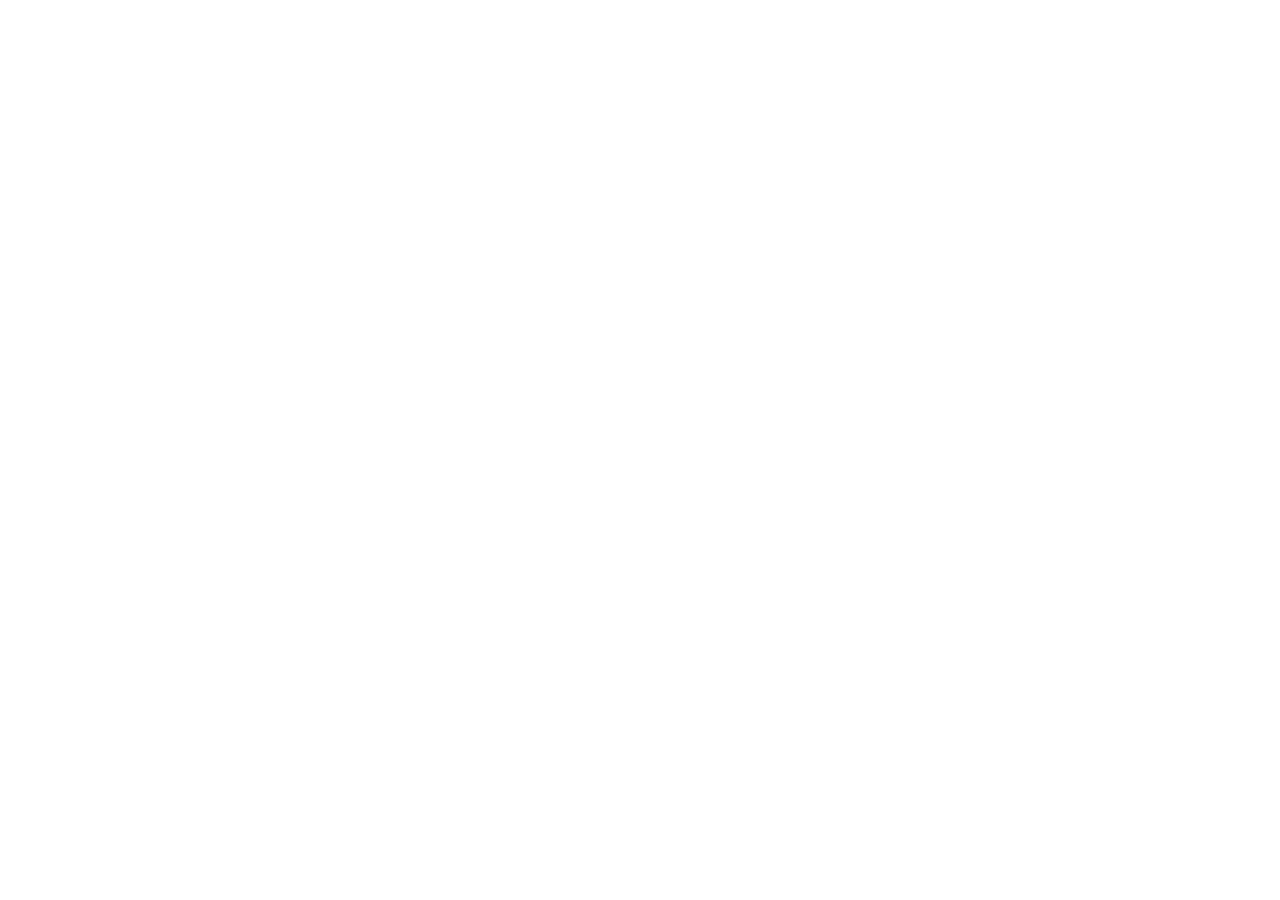
==== contact.html @ 55726053 "Init : arborescence du projet + README initial" ====
<!DOCTYPE html>
<html lang="en">
<head>
    <meta charset="UTF-8">
    <meta name="viewport" content="width=device-width, initial-scale=1.0">
    <title>AfriConnect Summit 2026 - Inscription & Contact</title>
</head>
<body>
    
</body>
</html>
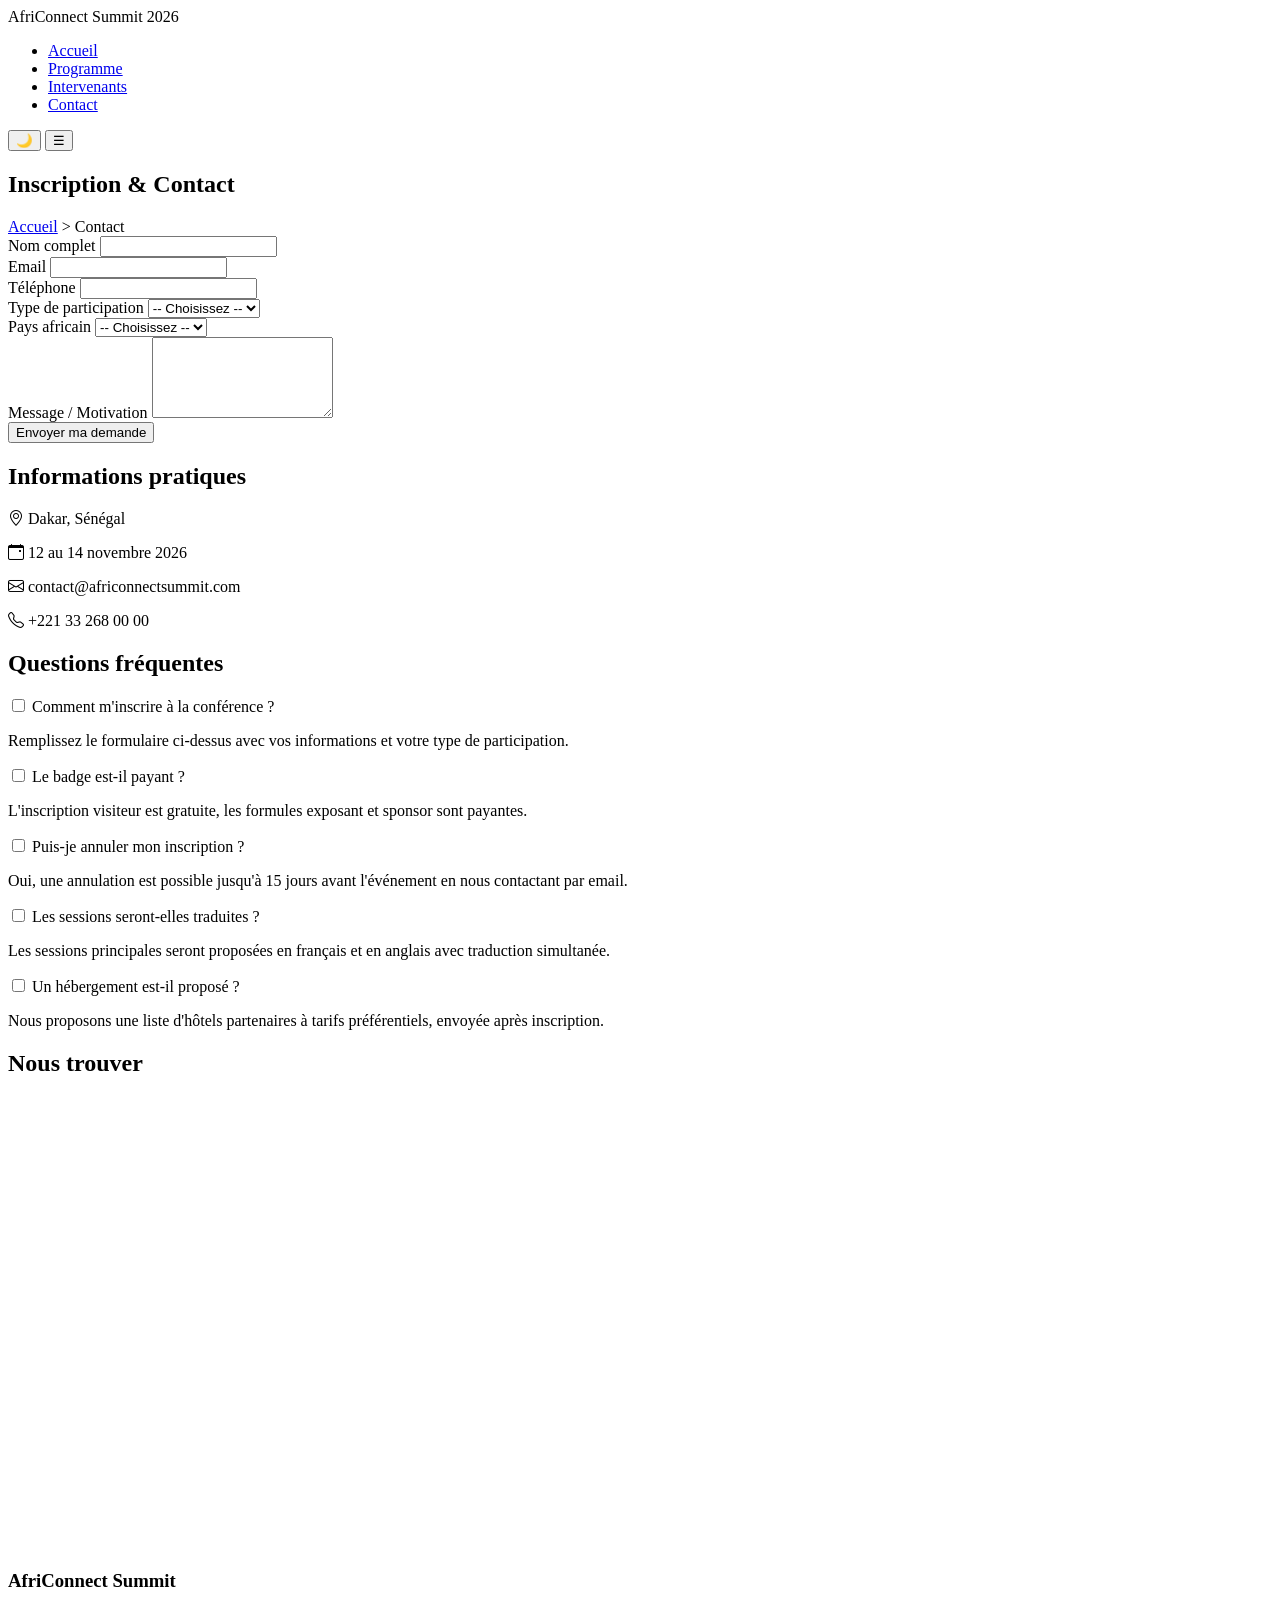
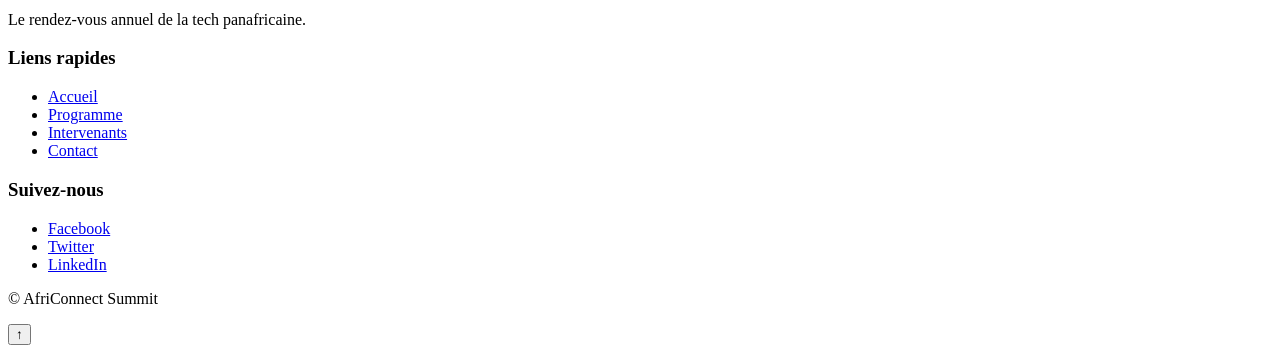
==== commit c1032ac5: "Structure HTML sémantique des 4 pages : navbar, hero, sections principales, fil d'Ariane et contenus" ====
--- a/contact.html
+++ b/contact.html
@@ -1,11 +1,198 @@
 <!DOCTYPE html>
-<html lang="en">
+<html lang="fr">
 <head>
     <meta charset="UTF-8">
     <meta name="viewport" content="width=device-width, initial-scale=1.0">
+    <link rel="stylesheet" href="https://cdn.jsdelivr.net/npm/bootstrap-icons@1.11.3/font/bootstrap-icons.css">
     <title>AfriConnect Summit 2026 - Inscription & Contact</title>
 </head>
 <body>
-    
+    <header>
+        <nav>
+            <div class="logo">AfriConnect Summit 2026</div>
+
+            <ul class="nav-links">
+                <li><a href="index.html">Accueil</a></li>
+                <li><a href="programme.html">Programme</a></li>
+                <li><a href="intervenants.html">Intervenants</a></li>
+                <li><a href="contact.html">Contact</a></li>
+            </ul>
+
+            <button id="theme-toggle" aria-label="Changer de thème">🌙</button>
+            <button id="hamburger" aria-label="Ouvrir le menu">☰</button>
+        </nav>
+    </header>
+
+    <main>
+        <!--  HERO INTERNE -->
+        <section class="hero-interne">
+            <h1>Inscription & Contact</h1>
+            <nav aria-label="Fil d'Ariane">
+                <a href="index.html">Accueil</a> &gt; <span>Contact</span>
+            </nav>
+        </section>
+
+        <!-- FORMULAIRE + INFOS  -->
+        <section class="contact-section">
+            <form id="registration-form" class="registration-form" novalidate>
+                <div class="form-group">
+                    <label for="fullname">Nom complet</label>
+                    <input type="text" id="fullname" name="fullname" required>
+                    <span class="error-message"></span>
+                </div>
+
+                <div class="form-group">
+                    <label for="email">Email</label>
+                    <input type="email" id="email" name="email" required>
+                    <span class="error-message"></span>
+                </div>
+
+                <div class="form-group">
+                    <label for="phone">Téléphone</label>
+                    <input type="tel" id="phone" name="phone" required>
+                    <span class="error-message"></span>
+                </div>
+
+                <div class="form-group">
+                    <label for="participation">Type de participation</label>
+                    <select id="participation" name="participation" required>
+                        <option value="">-- Choisissez --</option>
+                        <option value="visiteur">Visiteur</option>
+                        <option value="exposant">Exposant</option>
+                        <option value="intervenant">Intervenant</option>
+                        <option value="sponsor">Sponsor</option>
+                    </select>
+                    <span class="error-message"></span>
+                </div>
+
+                <div class="form-group">
+                    <label for="country">Pays africain</label>
+                    <select id="country" name="country" required>
+                        <option value="">-- Choisissez --</option>
+                        <option value="senegal">Sénégal</option>
+                        <option value="cote-ivoire">Côte d'Ivoire</option>
+                        <option value="ghana">Ghana</option>
+                        <option value="nigeria">Nigéria</option>
+                        <option value="cameroun">Cameroun</option>
+                        <option value="kenya">Kenya</option>
+                        <option value="maroc">Maroc</option>
+                        <option value="burkina-faso">Burkina Faso</option>
+                        <option value="mali">Mali</option>
+                        <option value="guinee">Guinée</option>
+                        <option value="rwanda">Rwanda</option>
+                    </select>
+                    <span class="error-message"></span>
+                </div>
+
+                <div class="form-group">
+                    <label for="message">Message / Motivation</label>
+                    <textarea id="message" name="message" rows="5" required></textarea>
+                    <span class="error-message"></span>
+                </div>
+
+                <button type="submit" class="btn btn-primary">Envoyer ma demande</button>
+
+                <div class="success-message" id="success-message"></div>
+            </form>
+
+            <aside class="contact-info">
+                <h2>Informations pratiques</h2>
+                <p><i class="bi bi-geo-alt"></i> Dakar, Sénégal</p>
+                <p><i class="bi bi-calendar-event"></i> 12 au 14 novembre 2026</p>
+                <p><i class="bi bi-envelope"></i> contact@africonnectsummit.com</p>
+                <p><i class="bi bi-telephone"></i> +221 33 268 00 00</p>
+            </aside>
+        </section>
+
+        <!-- FAQ ACCORDÉON CSS PUR -->
+        <section class="faq-section">
+            <h2>Questions fréquentes</h2>
+
+            <div class="accordion">
+                <div class="accordion-item">
+                    <input type="checkbox" id="faq1" class="accordion-toggle">
+                    <label for="faq1" class="accordion-header">Comment m'inscrire à la conférence ?</label>
+                    <div class="accordion-content">
+                        <p>Remplissez le formulaire ci-dessus avec vos informations et votre type de participation.</p>
+                    </div>
+                </div>
+
+                <div class="accordion-item">
+                    <input type="checkbox" id="faq2" class="accordion-toggle">
+                    <label for="faq2" class="accordion-header">Le badge est-il payant ?</label>
+                    <div class="accordion-content">
+                        <p>L'inscription visiteur est gratuite, les formules exposant et sponsor sont payantes.</p>
+                    </div>
+            </div>
+
+            <div class="accordion-item">
+                   <input type="checkbox" id="faq3" class="accordion-toggle">
+                   <label for="faq3" class="accordion-header">Puis-je annuler mon inscription ?</label>
+                   <div class="accordion-content">
+             <p>Oui, une annulation est possible jusqu'à 15 jours avant l'événement en nous contactant par email.</p>
+    </div>
+</div>
+
+    <div class="accordion-item">
+           <input type="checkbox" id="faq4" class="accordion-toggle">
+           <label for="faq4" class="accordion-header">Les sessions seront-elles traduites ?</label>
+           <div class="accordion-content">
+    <p>Les sessions principales seront proposées en français et en anglais avec traduction simultanée.</p>
+    </div>
+    </div>
+
+        <div class="accordion-item">
+           <input type="checkbox" id="faq5" class="accordion-toggle">
+           <label for="faq5" class="accordion-header">Un hébergement est-il proposé ?</label>
+           <div class="accordion-content">
+           <p>Nous proposons une liste d'hôtels partenaires à tarifs préférentiels, envoyée après inscription.</p>
+        </div>
+    </div>
+ </div>
+     </section>
+
+        <section class="map-section">
+            <h2>Nous trouver</h2>
+            <iframe
+                src="https://www.google.com/maps/embed?pb=!1m18!1m12!1m3!1d38699.5!2d-17.4677!3d14.7167!2m3!1f0!2f0!3f0!3m2!1i1024!2i768!4f13.1"
+                width="100%"
+                height="450"
+                style="border:0;"
+                allowfullscreen=""
+                loading="lazy"
+                title="Localisation AfriConnect Summit à Dakar">
+            </iframe>
+        </section>
+    </main>
+     <footer>
+        <div class="footer-col">
+            <h3>AfriConnect Summit</h3>
+            <p>Le rendez-vous annuel de la tech panafricaine.</p>
+        </div>
+
+        <div class="footer-col">
+            <h3>Liens rapides</h3>
+            <ul>
+                <li><a href="index.html">Accueil</a></li>
+                <li><a href="programme.html">Programme</a></li>
+                <li><a href="intervenants.html">Intervenants</a></li>
+                <li><a href="contact.html">Contact</a></li>
+            </ul>
+        </div>
+
+        <div class="footer-col">
+            <h3>Suivez-nous</h3>
+            <ul class="social-icons">
+                <li><a href="#" aria-label="Facebook">Facebook</a></li>
+                <li><a href="#" aria-label="Twitter">Twitter</a></li>
+                <li><a href="#" aria-label="LinkedIn">LinkedIn</a></li>
+            </ul>
+        </div>
+
+        <p class="copyright">&copy; <span id="year"></span> AfriConnect Summit</p>
+
+        <button id="back-to-top" aria-label="Retour en haut">↑</button>
+    </footer>
+    <script src="js/main.js"></script>
 </body>
 </html>
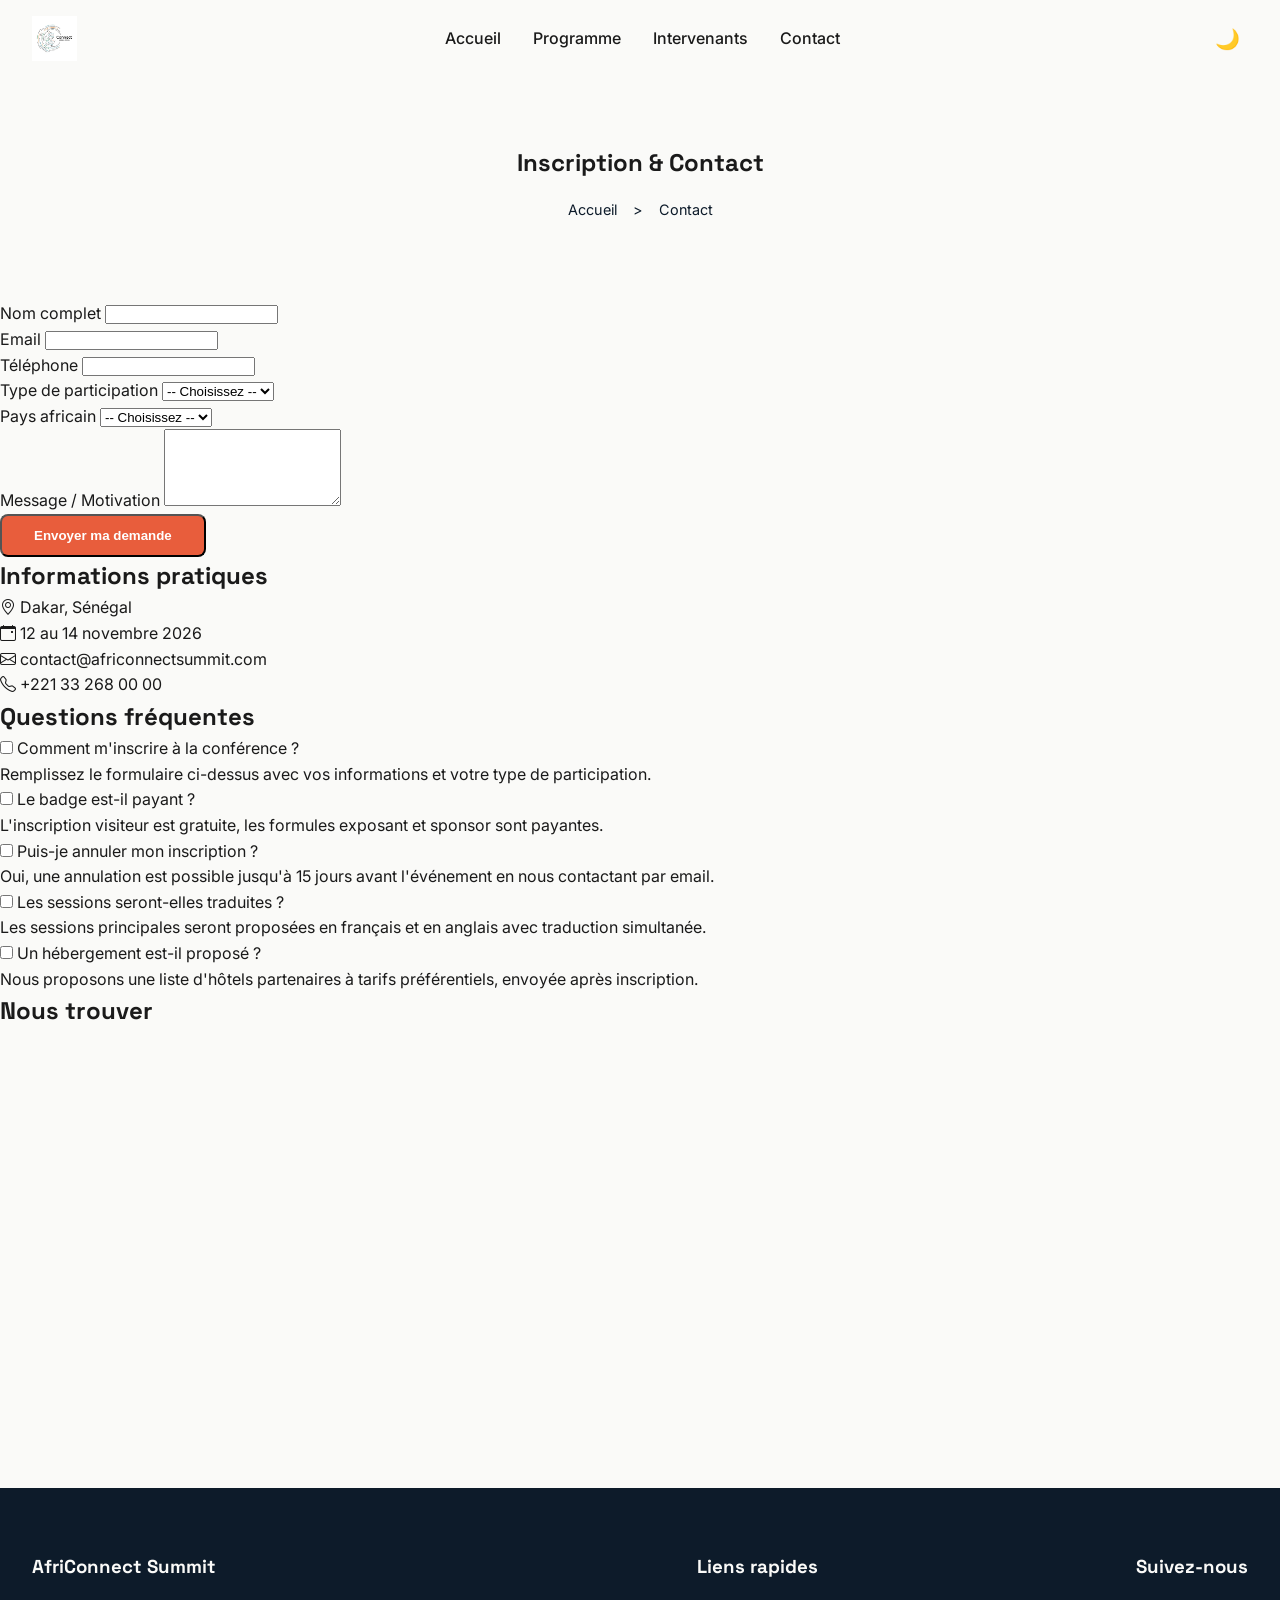
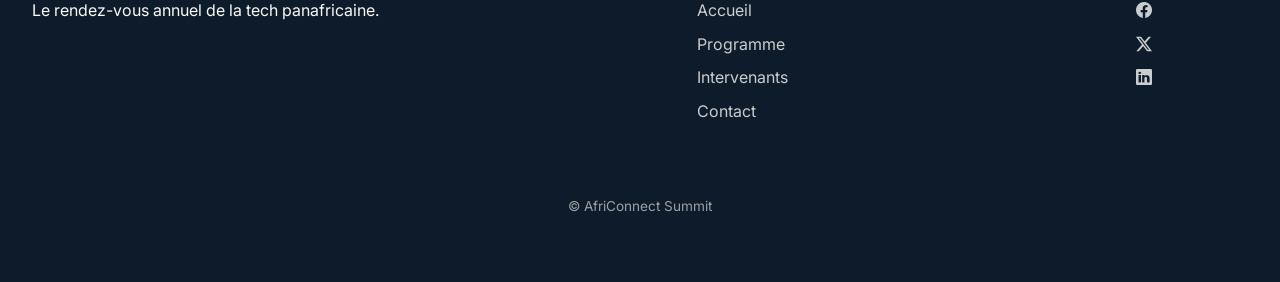
==== commit 099170a3: "Ajout du logo, centrage du fil d'Ariane et des vraies photos sur la page d'accueil" ====
--- a/contact.html
+++ b/contact.html
@@ -4,12 +4,18 @@
     <meta charset="UTF-8">
     <meta name="viewport" content="width=device-width, initial-scale=1.0">
     <link rel="stylesheet" href="https://cdn.jsdelivr.net/npm/bootstrap-icons@1.11.3/font/bootstrap-icons.css">
+    <link rel="preconnect" href="https://fonts.googleapis.com">
+    <link rel="preconnect" href="https://fonts.gstatic.com" crossorigin>
+    <link href="https://fonts.googleapis.com/css2?family=Space+Grotesk:wght@500;700&family=Inter:wght@400;500;600&display=swap" rel="stylesheet">
+    <link rel="stylesheet" href="css/style.css">
     <title>AfriConnect Summit 2026 - Inscription & Contact</title>
 </head>
 <body>
     <header>
         <nav>
-            <div class="logo">AfriConnect Summit 2026</div>
+            <a href="index.html">
+             <img src="images/logooo.jpg" alt="Logo AfriConnect Summit 2026" class="logo">
+            </a>
 
             <ul class="nav-links">
                 <li><a href="index.html">Accueil</a></li>
@@ -180,14 +186,14 @@
             </ul>
         </div>
 
-        <div class="footer-col">
-            <h3>Suivez-nous</h3>
-            <ul class="social-icons">
-                <li><a href="#" aria-label="Facebook">Facebook</a></li>
-                <li><a href="#" aria-label="Twitter">Twitter</a></li>
-                <li><a href="#" aria-label="LinkedIn">LinkedIn</a></li>
-            </ul>
-        </div>
+     <div class="footer-col">
+    <h3>Suivez-nous</h3>
+    <ul class="social-icons">
+        <li><a href="#" aria-label="Facebook"><i class="bi bi-facebook"></i></a></li>
+        <li><a href="#" aria-label="Twitter"><i class="bi bi-twitter-x"></i></a></li>
+        <li><a href="#" aria-label="LinkedIn"><i class="bi bi-linkedin"></i></a></li>
+    </ul>
+</div>
 
         <p class="copyright">&copy; <span id="year"></span> AfriConnect Summit</p>
 
--- a/css/style.css
+++ b/css/style.css
@@ -0,0 +1,526 @@
+:root {
+
+    --color-primary: #E85D3C;
+    --color-secondary: #0D1B2A;
+    --color-bg: #FAFAF8;
+    --color-text: #1A1A1A;
+
+    --font-heading: 'Space Grotesk', sans-serif;
+    --font-body: 'Inter', sans-serif;
+
+    --spacing-sm: 0.5rem;
+    --spacing-md: 1rem;
+    --spacing-lg: 2rem;
+    --spacing-xl: 4rem;
+
+    --radius-sm: 4px;
+    --radius-md: 8px;
+    --radius-lg: 16px;
+}
+
+/* DARK MODE  */
+ [data-theme="dark"] {
+    --color-bg: #0D1B2A;
+    --color-text: #FAFAF8;
+    --color-secondary: #1A2A3A;
+}
+
+* {
+    margin: 0;
+    padding: 0;
+    box-sizing: border-box;
+}
+
+body {
+    font-family: var(--font-body);
+    background-color: var(--color-bg);
+    color: var(--color-text);
+    line-height: 1.6;
+}
+
+h1, h2, h3 {
+    font-family: var(--font-heading);
+}
+
+a {
+    text-decoration: none;
+    color: inherit;
+}
+
+img {
+    max-width: 100%;
+    display: block;
+}
+
+ul {
+    list-style: none;
+}
+
+/* NAVBAR */
+header {
+    position: fixed;
+    top: 0;
+    left: 0;
+    width: 100%;
+    background-color: var(--color-bg);
+    z-index: 1000;
+    transition: box-shadow 0.3s ease, background-color 0.3s ease;
+}
+
+header.scrolled {
+    box-shadow: 0 2px 10px rgba(0, 0, 0, 0.1);
+}
+
+nav {
+    display: flex;
+    align-items: center;
+    justify-content: space-between;
+    padding: var(--spacing-md) var(--spacing-lg);
+    max-width: 1400px;
+    margin: 0 auto;
+}
+
+
+.nav-links {
+    display: flex;
+    gap: var(--spacing-lg);
+}
+
+.nav-links a {
+    font-weight: 500;
+    transition: color 0.3s ease;
+}
+
+.nav-links a:hover {
+    color: var(--color-primary);
+}
+
+#theme-toggle,
+#hamburger {
+    background: none;
+    border: none;
+    font-size: 1.25rem;
+    cursor: pointer;
+    padding: var(--spacing-sm);
+}
+
+#hamburger {
+    display: none;
+}
+
+main {
+    padding-top: 80px;
+}
+
+@media (max-width: 768px) {
+    .nav-links {
+        display: none;
+    }
+    #hamburger {
+        display: block;
+    }
+}
+
+/*  HERO */
+.hero {
+    min-height: 100vh;
+    display: flex;
+    flex-direction: column;
+    justify-content: center;
+    align-items: center;
+    text-align: center;
+    padding: var(--spacing-xl);
+    background: linear-gradient(135deg, var(--color-bg) 0%, rgba(232, 93, 60, 0.05) 100%);
+}
+
+.hero h1 {
+    font-size: clamp(2rem, 5vw, 3.5rem);
+    max-width: 800px;
+    margin-bottom: var(--spacing-md);
+}
+
+.logo{
+    height: 45px;
+    width: auto;
+}
+
+.hero p {
+    font-size: 1.25rem;
+    color: var(--color-secondary);
+    margin-bottom: var(--spacing-lg);
+}
+
+.hero-buttons {
+    display: flex;
+    gap: var(--spacing-md);
+    margin-bottom: var(--spacing-xl);
+}
+
+.btn {
+    display: inline-block;
+    padding: 0.75rem 2rem;
+    border-radius: var(--radius-md);
+    font-weight: 600;
+    transition: transform 0.3s ease, box-shadow 0.3s ease;
+}
+
+.btn-primary {
+    background-color: var(--color-primary);
+    color: white;
+}
+
+.btn-secondary {
+    background-color: transparent;
+    border: 2px solid var(--color-secondary);
+    color: var(--color-secondary);
+}
+
+.btn:hover {
+    transform: translateY(-3px);
+    box-shadow: 0 8px 20px rgba(0, 0, 0, 0.15);
+}
+
+.countdown {
+    display: flex;
+    gap: var(--spacing-md);
+    font-family: var(--font-heading);
+    font-size: 1.5rem;
+    font-weight: 700;
+    color: var(--color-primary);
+}
+
+/* CHIFFRES CLÉS  */
+.stats {
+    padding: var(--spacing-xl) var(--spacing-lg);
+    text-align: center;
+}
+
+.stats h2 {
+    font-size: 2rem;
+    margin-bottom: var(--spacing-lg);
+}
+
+.stats-grid {
+    display: grid;
+    grid-template-columns: repeat(4, 1fr);
+    gap: var(--spacing-lg);
+    max-width: 1200px;
+    margin: 0 auto;
+}
+
+.stat-item {
+    padding: var(--spacing-lg);
+}
+
+.stat-number {
+    display: block;
+    font-family: var(--font-heading);
+    font-size: 3rem;
+    font-weight: 700;
+    color: var(--color-primary);
+}
+
+.stat-item p {
+    font-size: 1rem;
+    color: var(--color-secondary);
+}
+
+/*  POURQUOI PARTICIPER  */
+.why-attend {
+    padding: var(--spacing-xl) var(--spacing-lg);
+    text-align: center;
+    background-color: rgba(232, 93, 60, 0.03);
+}
+
+.why-attend h2 {
+    font-size: 2rem;
+    margin-bottom: var(--spacing-lg);
+}
+
+.why-grid {
+    display: flex;
+    justify-content: center;
+    gap: var(--spacing-lg);
+    max-width: 1200px;
+    margin: 0 auto;
+    flex-wrap: wrap;
+}
+
+.why-item {
+    flex: 1;
+    min-width: 250px;
+    max-width: 350px;
+    padding: var(--spacing-lg);
+    background-color: var(--color-bg);
+    border-radius: var(--radius-lg);
+    transition: transform 0.3s ease;
+}
+
+.why-item:hover {
+    transform: translateY(-8px);
+}
+
+.why-item i {
+    font-size: 2.5rem;
+    color: var(--color-primary);
+    margin-bottom: var(--spacing-md);
+}
+
+.why-item h3 {
+    font-size: 1.25rem;
+    margin-bottom: var(--spacing-sm);
+}
+
+.why-item p {
+    color: var(--color-secondary);
+}
+
+/* INTERVENANTS VEDETTES  */
+.speakers-preview {
+    padding: var(--spacing-xl) var(--spacing-lg);
+    text-align: center;
+}
+
+.speakers-preview h2 {
+    font-size: 2rem;
+    margin-bottom: var(--spacing-lg);
+}
+
+.speakers-grid {
+    display: grid;
+    grid-template-columns: repeat(4, 1fr);
+    gap: var(--spacing-lg);
+    max-width: 1200px;
+    margin: 0 auto var(--spacing-lg);
+}
+
+.speaker-card {
+    background-color: rgba(232, 93, 60, 0.03);
+    border-radius: var(--radius-lg);
+    overflow: hidden;
+    transition: transform 0.3s ease, box-shadow 0.3s ease;
+}
+
+.speaker-card:hover {
+    transform: translateY(-6px);
+    box-shadow: 0 10px 25px rgba(0, 0, 0, 0.1);
+}
+
+.speaker-card img {
+    width: 100%;
+    height: 220px;
+    object-fit: cover;
+}
+
+.speaker-card h3 {
+    margin-top: var(--spacing-md);
+    font-size: 1.1rem;
+}
+
+.speaker-card p {
+    padding: 0 var(--spacing-sm);
+    color: var(--color-secondary);
+    font-size: 0.9rem;
+}
+
+.speaker-card p:last-child {
+    padding-bottom: var(--spacing-md);
+    font-weight: 500;
+}
+
+/* ===== SPONSORS ===== */
+.sponsors {
+    padding: var(--spacing-xl) var(--spacing-lg);
+    text-align: center;
+    background-color: rgba(232, 93, 60, 0.03);
+}
+
+.sponsors h2 {
+    font-size: 2rem;
+    margin-bottom: var(--spacing-lg);
+}
+
+.sponsor-group {
+    display: flex;
+    justify-content: center;
+    align-items: center;
+    gap: var(--spacing-lg);
+    flex-wrap: wrap;
+    margin-bottom: var(--spacing-lg);
+}
+
+.sponsor-group h3 {
+    width: 100%;
+    margin-bottom: var(--spacing-sm);
+    color: var(--color-secondary);
+}
+
+.sponsor-gold img {
+    height: 100px;
+}
+
+.sponsor-silver img {
+    height: 70px;
+}
+
+.sponsor-bronze img {
+    height: 50px;
+}
+
+/*  FOOTER  */
+footer {
+    display: flex;
+    flex-wrap: wrap;
+    justify-content: space-between;
+    gap: var(--spacing-lg);
+    padding: var(--spacing-xl) var(--spacing-lg);
+    background-color: var(--color-secondary);
+    color: var(--color-bg);
+    position: relative;
+}
+
+.footer-col h3 {
+    margin-bottom: var(--spacing-md);
+    color: var(--color-bg);
+}
+
+.footer-col ul li {
+    margin-bottom: var(--spacing-sm);
+}
+
+.footer-col a {
+    color: rgba(250, 250, 248, 0.8);
+    transition: color 0.3s ease;
+}
+
+.footer-col a:hover {
+    color: var(--color-primary);
+}
+
+.copyright {
+    width: 100%;
+    text-align: center;
+    padding-top: var(--spacing-lg);
+    font-size: 0.85rem;
+    color: rgba(250, 250, 248, 0.6);
+}
+
+#back-to-top {
+    position: fixed;
+    bottom: var(--spacing-lg);
+    right: var(--spacing-lg);
+    width: 45px;
+    height: 45px;
+    border-radius: 50%;
+    background-color: var(--color-primary);
+    color: white;
+    border: none;
+    font-size: 1.25rem;
+    cursor: pointer;
+    display: none; 
+}
+
+.tabs-buttons {
+    display: flex;
+    gap: var(--spacing-md);
+    margin-bottom: var(--spacing-lg);
+}
+
+/* Page Programme */
+
+.tab-content {
+    display: none;
+}
+
+.tab-content.active {
+    display: block;
+}
+
+.tab-btn {
+    padding: 0.5rem 1.25rem;
+    border: none;
+    border-radius: var(--radius-md);
+    background-color: rgba(232, 93, 60, 0.05);
+    font-weight: 500;
+    cursor: pointer;
+    transition: background-color 0.3s ease, color 0.3s ease;
+}
+.tab-btn.active {
+    background-color: var(--color-primary);
+    color: white;
+}
+
+table {
+    width: 100%;
+    border-collapse: collapse;
+    margin-bottom: var(--spacing-xl);
+}
+
+th, td {
+    padding: var(--spacing-sm);
+    text-align: left;
+}
+
+thead {
+    background-color: var(--color-secondary);
+    color: var(--color-bg);
+}
+
+tbody tr:nth-child(even) {
+    background-color: rgba(232,93,60,0.03);
+}
+.thematiques-grid {
+    display: grid;
+    grid-template-columns: repeat(2, 1fr);
+    gap: var(--spacing-lg);
+    max-width: 1200px;
+    margin: 0 auto;
+}
+.thematique-item i {
+    font-size: 2.5rem;
+    color: var(--color-primary);
+    margin-bottom:var(--spacing-md);
+}
+.speakers-grid-full {
+    display:grid;
+    grid-template-columns: repeat(3, 1fr);
+    gap: var(--spacing-lg);
+    max-width: 1200px;
+    margin: var(--spacing-xl) auto;
+}
+.filter-buttons {
+    display: flex;
+    gap: var(--spacing-md);
+    margin-bottom: var(--spacing-lg);
+    flex-wrap: wrap;
+}
+
+.filter-btn {
+    padding: 0.5rem 1.25rem;
+    border: none;
+    border-radius: var(--radius-md);
+    background-color: rgba(232, 93, 60, 0.05);
+    font-weight: 500;
+    cursor: pointer;
+    transition: background-color 0.3s ease, color 0.3s ease;
+}
+
+.filter-btn.active {
+    background-color: var(--color-primary);
+    color: white;
+}
+
+.hero-interne {
+    text-align:center;
+    padding: var(--spacing-xl) var(--spacing-lg);
+}
+.hero-interne nav {
+    display: flex;
+    gap:var(--spacing-md);
+    justify-content:center;
+    font-size: 0.9rem;
+    color: var(--color-secondary);
+}
+.speakers-page {
+    padding: var(--spacing-xl) var(--spacing-lg);
+}
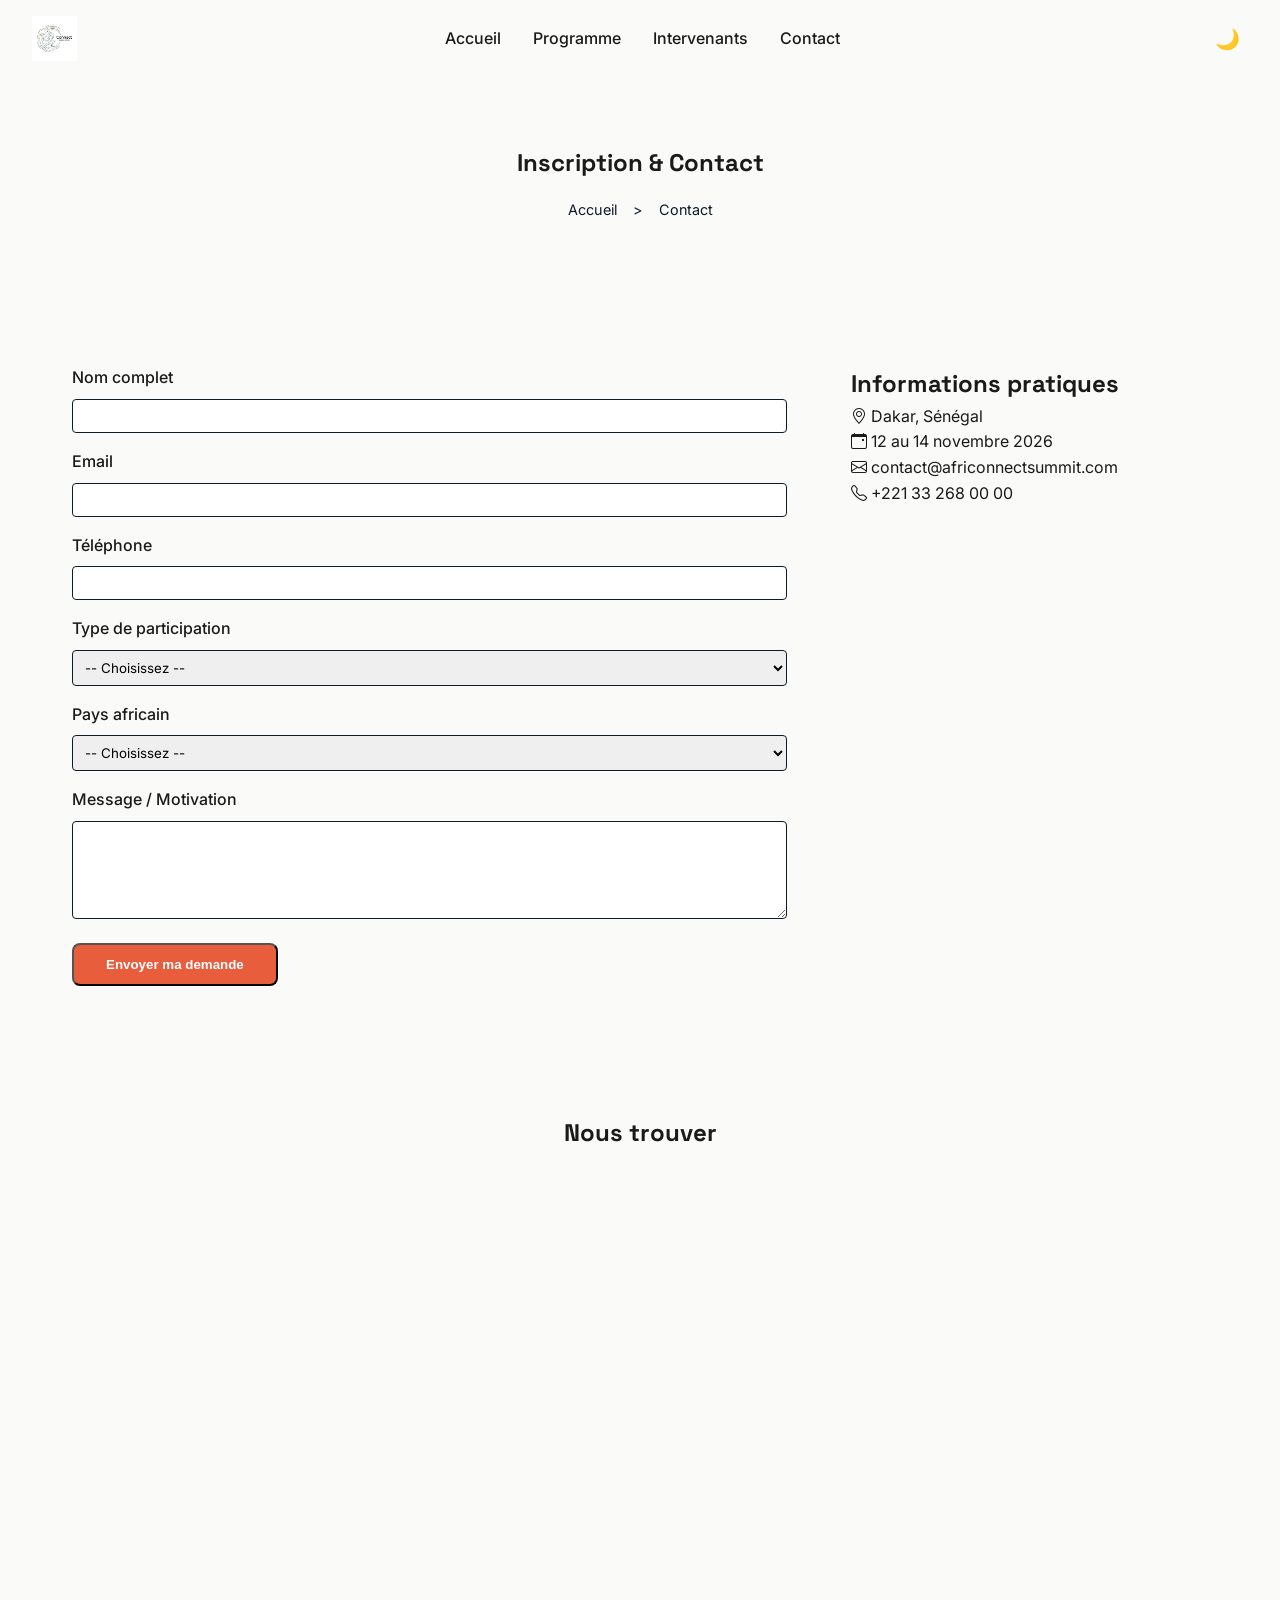
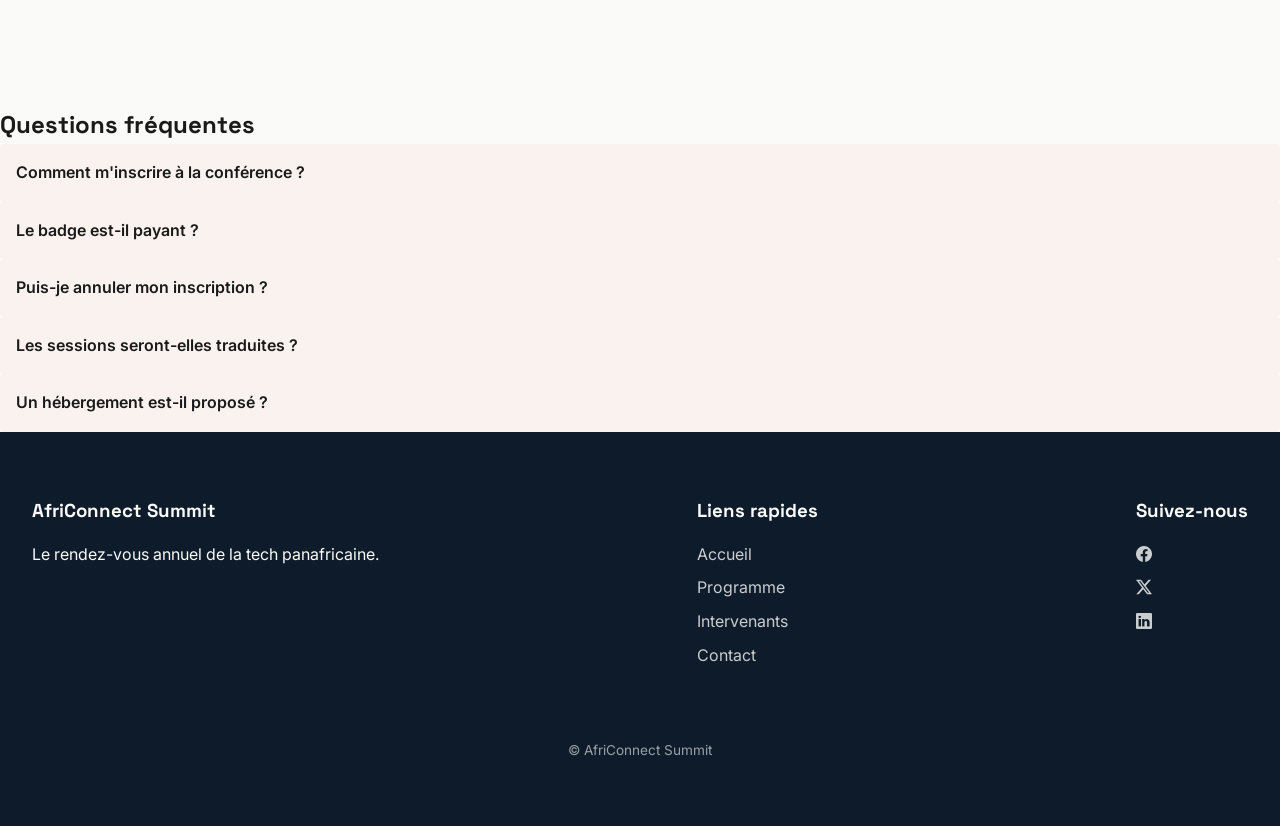
==== commit 766ec056: "Stylisation de la page Contact : formulaire, accordeon FAQ, carte Google Maps repositionnee et style" ====
--- a/contact.html
+++ b/contact.html
@@ -109,6 +109,12 @@
                 <p><i class="bi bi-telephone"></i> +221 33 268 00 00</p>
             </aside>
         </section>
+        
+        <section class="map-section">
+            <h2>Nous trouver</h2>
+                <iframe src="https://www.google.com/maps/embed?pb=!1m18!1m12!1m3!1d123488.89531215838!2d-17.548226822671797!3d14.711009895952431!2m3!1f0!2f0!3f0!3m2!1i1024!2i768!4f13.1!3m3!1m2!1s0xec172f5b3c5bb71%3A0xb17c17d92d5db21f!2sDakar!5e0!3m2!1sfr!2ssn!4v1785166814682!5m2!1sfr!2ssn"
+                 width="600" height="450" style="border:0;" allowfullscreen="" loading="lazy" referrerpolicy="strict-origin-when-cross-origin"></iframe>
+        </section>
 
         <!-- FAQ ACCORDÉON CSS PUR -->
         <section class="faq-section">
@@ -156,19 +162,6 @@
     </div>
  </div>
      </section>
-
-        <section class="map-section">
-            <h2>Nous trouver</h2>
-            <iframe
-                src="https://www.google.com/maps/embed?pb=!1m18!1m12!1m3!1d38699.5!2d-17.4677!3d14.7167!2m3!1f0!2f0!3f0!3m2!1i1024!2i768!4f13.1"
-                width="100%"
-                height="450"
-                style="border:0;"
-                allowfullscreen=""
-                loading="lazy"
-                title="Localisation AfriConnect Summit à Dakar">
-            </iframe>
-        </section>
     </main>
      <footer>
         <div class="footer-col">
--- a/css/style.css
+++ b/css/style.css
@@ -523,4 +523,82 @@
 }
 .speakers-page {
     padding: var(--spacing-xl) var(--spacing-lg);
+}
+
+/* Page Contact */
+
+.contact-section {
+    display: flex;
+    gap: var(--spacing-xl);
+    padding: var(--spacing-xl) var(--spacing-lg);
+    max-width: 1200px;
+    margin: 0 auto;
+}
+
+.registration-form {
+    flex:2 ;
+}
+
+.contact-info {
+    flex: 1;
+}
+
+.form-group {
+    margin-bottom: var(--spacing-md);
+}
+
+.form-group label {
+    display: block;
+    margin-bottom: var(--spacing-sm);
+    font-weight: 500;
+}
+
+.form-group input,
+.form-group select,
+.form-group textarea {
+    width: 100%;
+    padding: var(--spacing-sm);
+    border: 1px solid var(--color-secondary);
+    border-radius: var(--radius-sm);
+    font-family: var(--font-body);
+}
+.accordion-toggle {
+    display: none;
+}
+
+.accordion-header {
+    display: block;
+    padding: var(--spacing-md);
+    background-color: rgba(232, 93, 60, 0.05);
+    cursor: pointer;
+    font-weight: 600;
+    border-radius: var(--radius-sm);
+}
+
+.accordion-content {
+    max-height: 0;
+    overflow: hidden;
+    transition: max-height 0.3s ease;
+    padding: 0 var(--spacing-md);
+}
+
+.accordion-toggle:checked ~ .accordion-content {
+    max-height:200px;
+    padding: var(--spacing-md);
+}
+
+.map-section {
+    padding: var(--spacing-xl) var(--spacing-lg);
+    max-width: 1200px;
+    margin: 0 auto;
+}
+
+.map-section h2 {
+    margin-bottom: var(--spacing-lg);
+    text-align: center;
+}
+
+.map-section iframe {
+    width: 100%;
+    border-radius: var(--radius-lg);
 }
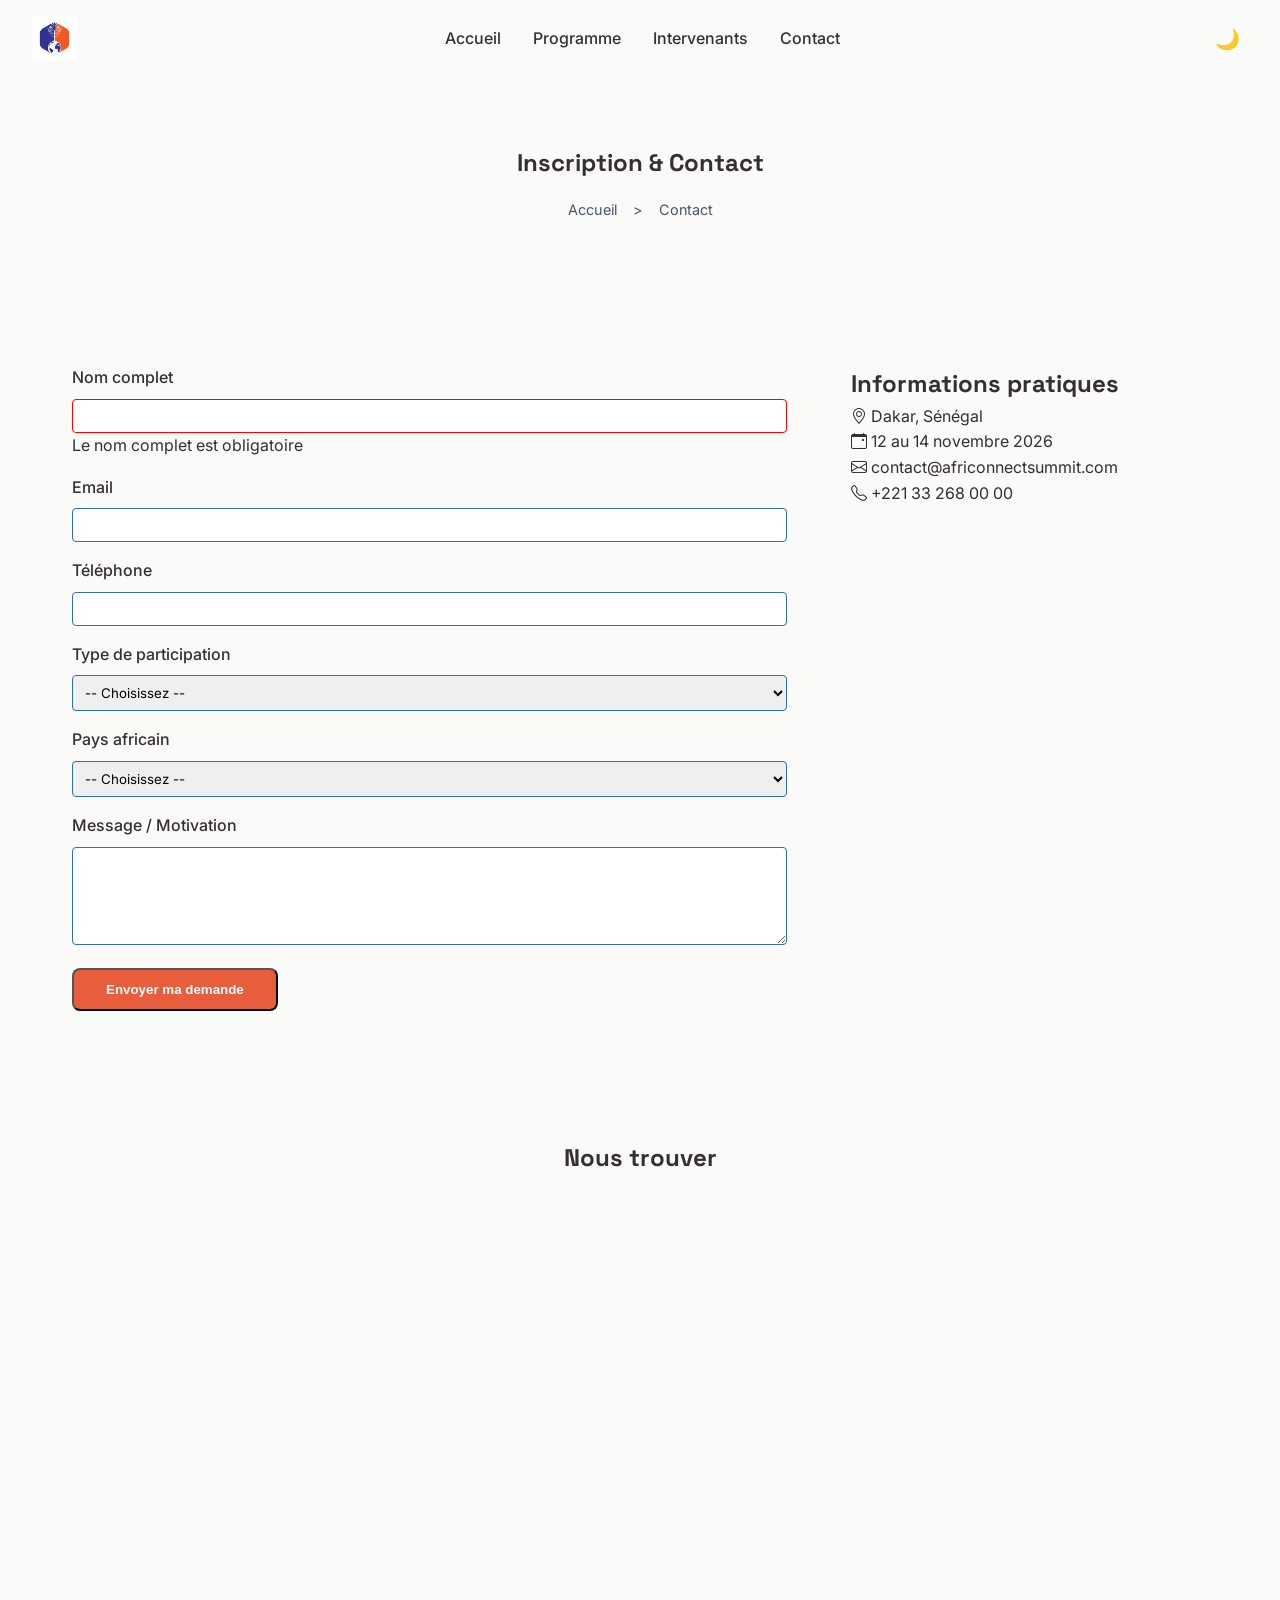
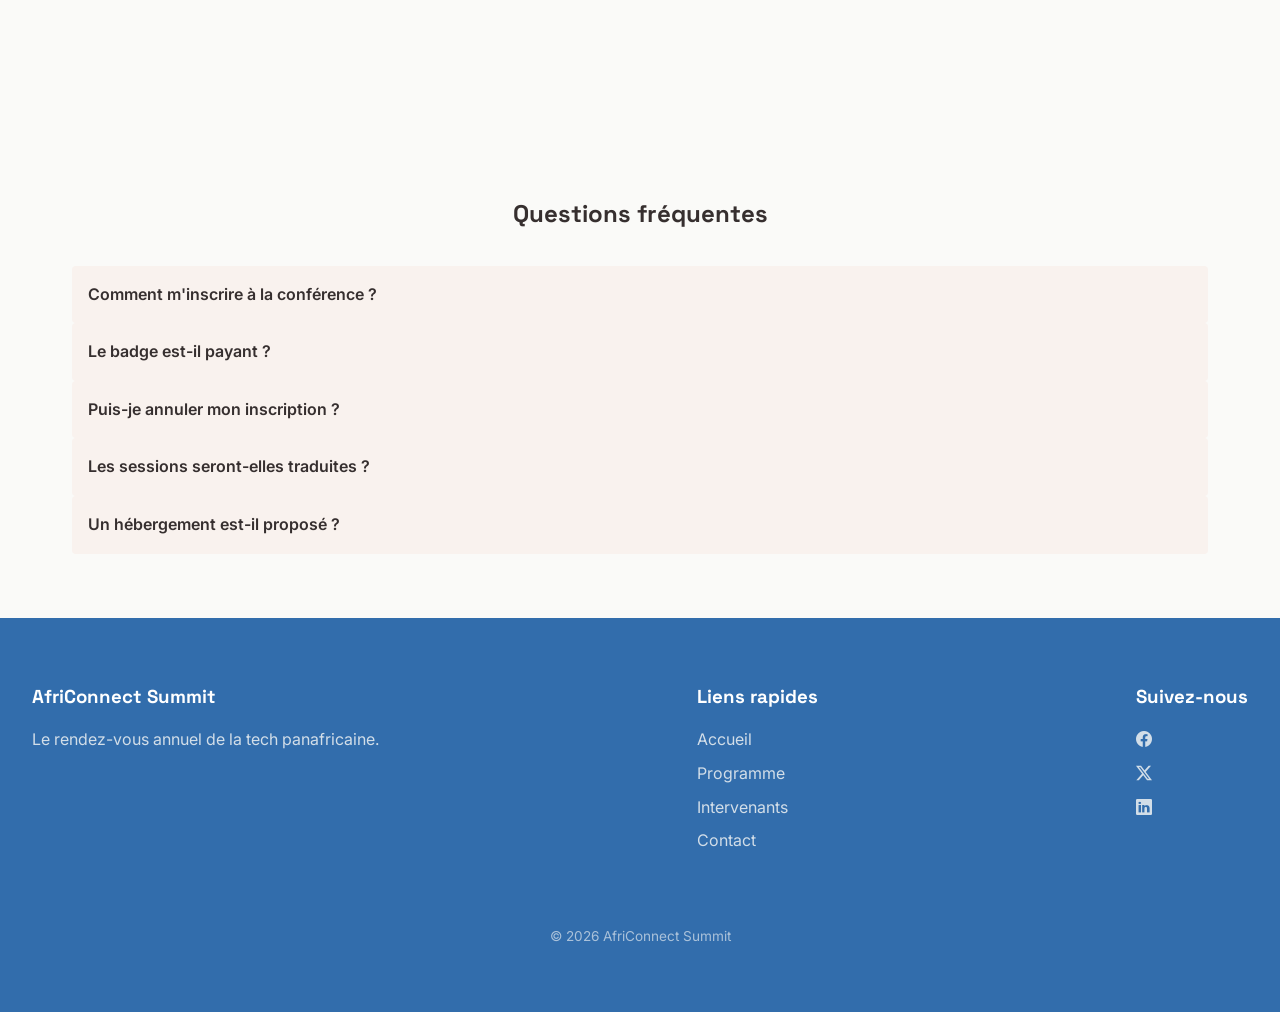
==== commit 80e9bafd: "Ajout du lien GitHub Pages et déploiement - finalisation du projet" ====
--- a/contact.html
+++ b/contact.html
@@ -14,7 +14,7 @@
     <header>
         <nav>
             <a href="index.html">
-             <img src="images/logooo.jpg" alt="Logo AfriConnect Summit 2026" class="logo">
+             <img src="images/LOGO.jpg" alt="Logo AfriConnect Summit 2026" class="logo">
             </a>
 
             <ul class="nav-links">
--- a/css/style.css
+++ b/css/style.css
@@ -1,9 +1,10 @@
 :root {
 
     --color-primary: #E85D3C;
-    --color-secondary: #0D1B2A;
+    --color-secondary: #326dac;
     --color-bg: #FAFAF8;
-    --color-text: #1A1A1A;
+    --color-text: #362f2f;
+    --color-text-secondary: #4A5568;
 
     --font-heading: 'Space Grotesk', sans-serif;
     --font-body: 'Inter', sans-serif;
@@ -19,10 +20,13 @@
 }
 
 /* DARK MODE  */
+
  [data-theme="dark"] {
     --color-bg: #0D1B2A;
     --color-text: #FAFAF8;
     --color-secondary: #1A2A3A;
+    --color-text-secondary: #B0B8C4;
+    box-shadow: 0 4px 20px rgba(0,0,0,0.4);
 }
 
 * {
@@ -68,7 +72,14 @@
 }
 
 header.scrolled {
-    box-shadow: 0 2px 10px rgba(0, 0, 0, 0.1);
+    background-color: var(--color-secondary);
+}
+
+header.scrolled .logo,
+header.scrolled .nav-links a,
+header.scrolled #theme-toggle,
+header.scrolled #hamburger {
+    color: white;
 }
 
 nav {
@@ -119,8 +130,30 @@
     #hamburger {
         display: block;
     }
-}
-
+    .stats-grid {
+        grid-template-columns: repeat(2, 1fr);
+    }
+    .speakers-grid {
+        grid-template-columns: repeat(2, 1fr);
+    }
+    .thematiques-grid {
+        grid-template-columns: repeat(2, 1fr);
+    }
+    .speakers-grid-full {
+        grid-template-columns: repeat(2, 1fr);
+    }
+    .contact-section {
+        flex-direction: column;
+    }
+}
+@media (max-width: 480px) {
+    .stats-grid,
+    .speakers-grid,
+    .thematiques-grid,
+    .speakers-grid-full {
+        grid-template-columns: 1fr;
+    }
+}
 /*  HERO */
 .hero {
     min-height: 100vh;
@@ -130,9 +163,11 @@
     align-items: center;
     text-align: center;
     padding: var(--spacing-xl);
-    background: linear-gradient(135deg, var(--color-bg) 0%, rgba(232, 93, 60, 0.05) 100%);
-}
-
+    background: linear-gradient(rgba(13, 27, 42, 0.75), rgba(13, 27, 42, 0.75)), url("../images/hero.jpg");
+    background-size: cover;
+    background-position: center;
+    color: white;
+}
 .hero h1 {
     font-size: clamp(2rem, 5vw, 3.5rem);
     max-width: 800px;
@@ -146,7 +181,7 @@
 
 .hero p {
     font-size: 1.25rem;
-    color: var(--color-secondary);
+    color:  rgba(255, 255, 255, 0.85);
     margin-bottom: var(--spacing-lg);
 }
 
@@ -175,6 +210,11 @@
     color: var(--color-secondary);
 }
 
+.hero .btn-secondary {
+    border-color: white;
+    color: white;
+}
+
 .btn:hover {
     transform: translateY(-3px);
     box-shadow: 0 8px 20px rgba(0, 0, 0, 0.15);
@@ -222,7 +262,7 @@
 
 .stat-item p {
     font-size: 1rem;
-    color: var(--color-secondary);
+    color: var(--color-text-secondary);
 }
 
 /*  POURQUOI PARTICIPER  */
@@ -272,7 +312,7 @@
 }
 
 .why-item p {
-    color: var(--color-secondary);
+    color: var(--color-text-secondary);
 }
 
 /* INTERVENANTS VEDETTES  */
@@ -319,7 +359,7 @@
 
 .speaker-card p {
     padding: 0 var(--spacing-sm);
-    color: var(--color-secondary);
+    color: var(--color-text-secondary);
     font-size: 0.9rem;
 }
 
@@ -352,7 +392,7 @@
 .sponsor-group h3 {
     width: 100%;
     margin-bottom: var(--spacing-sm);
-    color: var(--color-secondary);
+    color: var(--color-text-secondary);
 }
 
 .sponsor-gold img {
@@ -381,7 +421,7 @@
 
 .footer-col h3 {
     margin-bottom: var(--spacing-md);
-    color: var(--color-bg);
+    color: white;
 }
 
 .footer-col ul li {
@@ -395,6 +435,9 @@
 
 .footer-col a:hover {
     color: var(--color-primary);
+}
+.footer-col p {
+    color: rgba(250, 250, 248, 0.8);
 }
 
 .copyright {
@@ -428,6 +471,29 @@
 
 /* Page Programme */
 
+
+.thematiques {
+    padding: var(--spacing-xl) var(--spacing-lg);
+    max-width: 1200px;
+    margin: 0 auto;
+}
+
+.thematiques h2 {
+    margin-bottom: var(--spacing-lg);
+}
+
+.thematiques {
+    padding: var(--spacing-xl) var(--spacing-lg);
+    max-width: 1200px;
+    margin: 0 auto;
+}
+
+.programme-tabs {
+    padding: var(--spacing-xl) var(--spacing-lg);
+    max-width: 1200px;
+    margin: 0 auto;
+}
+
 .tab-content {
     display: none;
 }
@@ -463,7 +529,18 @@
 
 thead {
     background-color: var(--color-secondary);
-    color: var(--color-bg);
+    color: white;
+}
+
+.faq-section {
+    padding: var(--spacing-xl) var(--spacing-lg);
+    max-width: 1200px;
+    margin: 0 auto;
+}
+
+.faq-section h2 {
+    text-align: center;
+    margin-bottom: var(--spacing-lg);
 }
 
 tbody tr:nth-child(even) {
@@ -519,7 +596,7 @@
     gap:var(--spacing-md);
     justify-content:center;
     font-size: 0.9rem;
-    color: var(--color-secondary);
+    color: var(--color-text-secondary);
 }
 .speakers-page {
     padding: var(--spacing-xl) var(--spacing-lg);
@@ -601,4 +678,14 @@
 .map-section iframe {
     width: 100%;
     border-radius: var(--radius-lg);
+}
+
+.success-message {
+    display: none;
+    background-color: rgba(34, 197, 94, 0.1);
+    color: #22c55e;
+    padding: var(--spacing-md);
+    border-radius: var(--radius-sm);
+    margin-top: var(--spacing-md);
+    font-weight: 500;
 }
